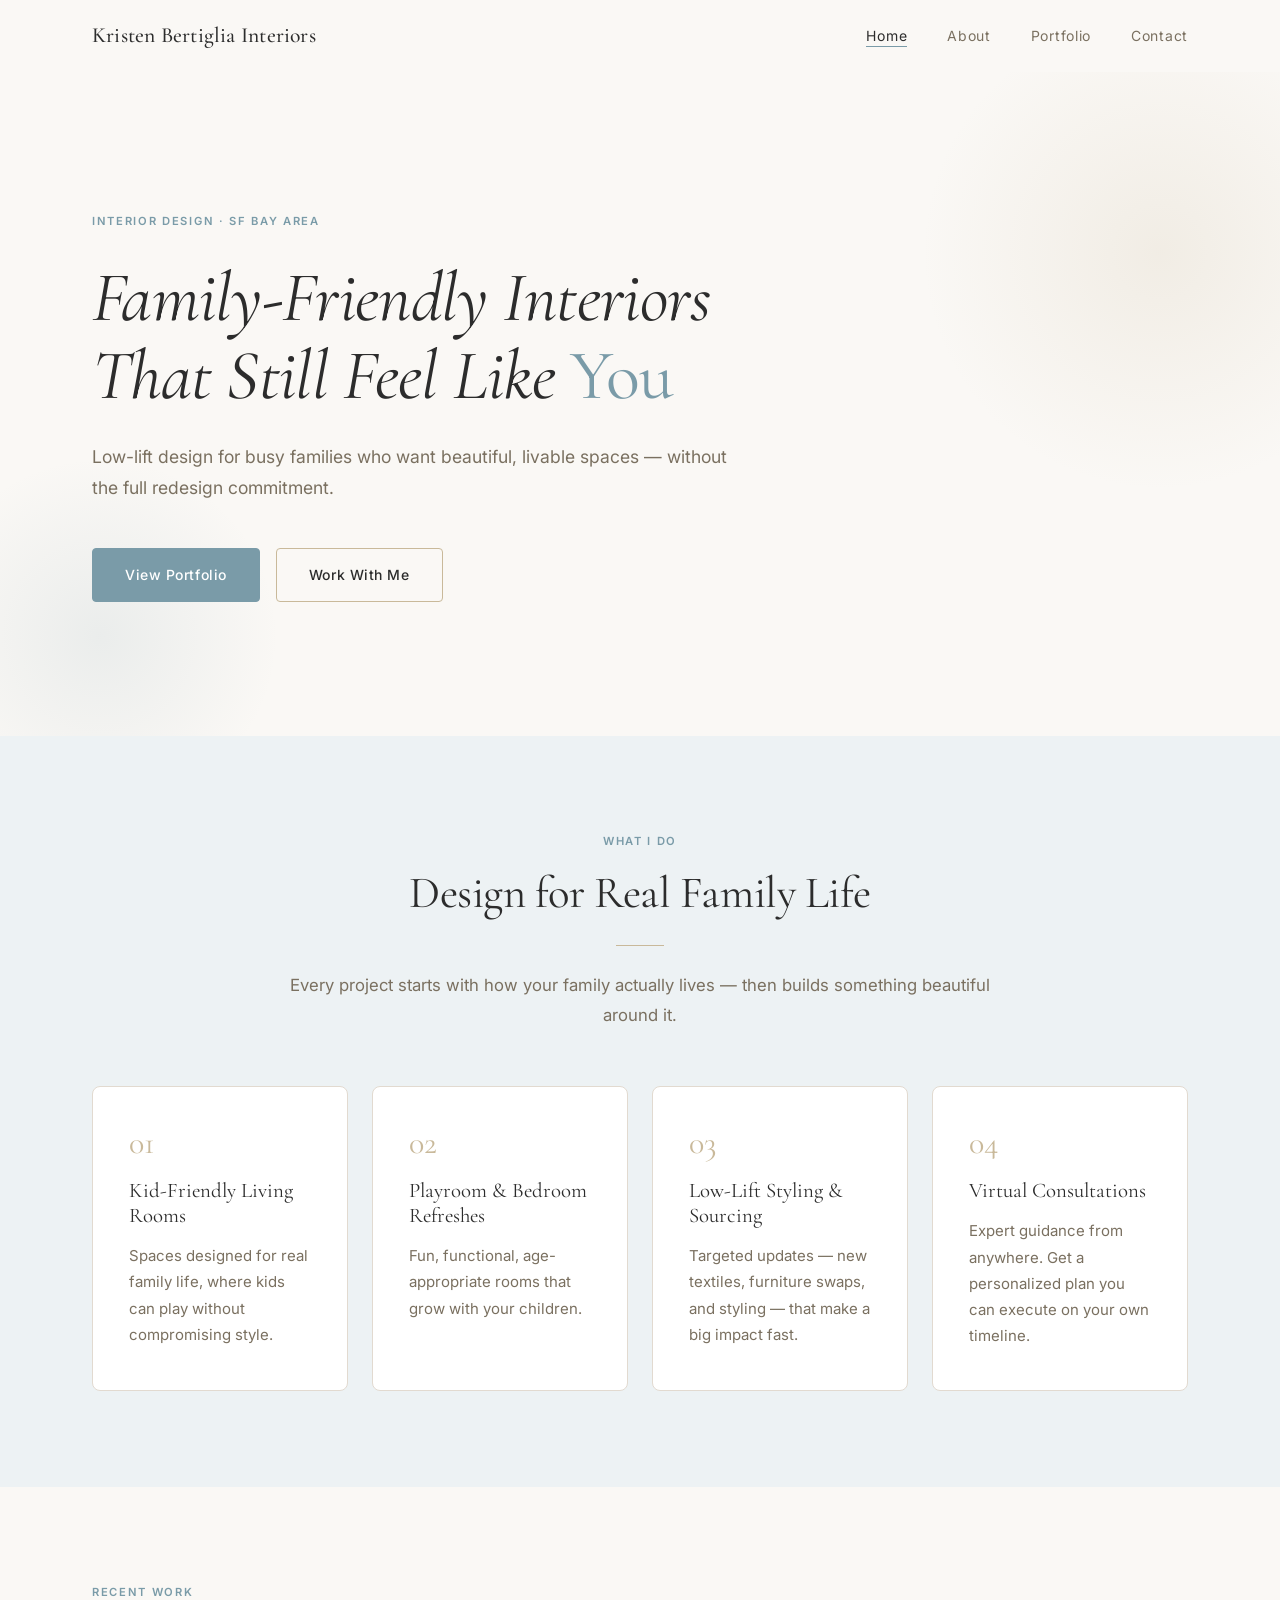
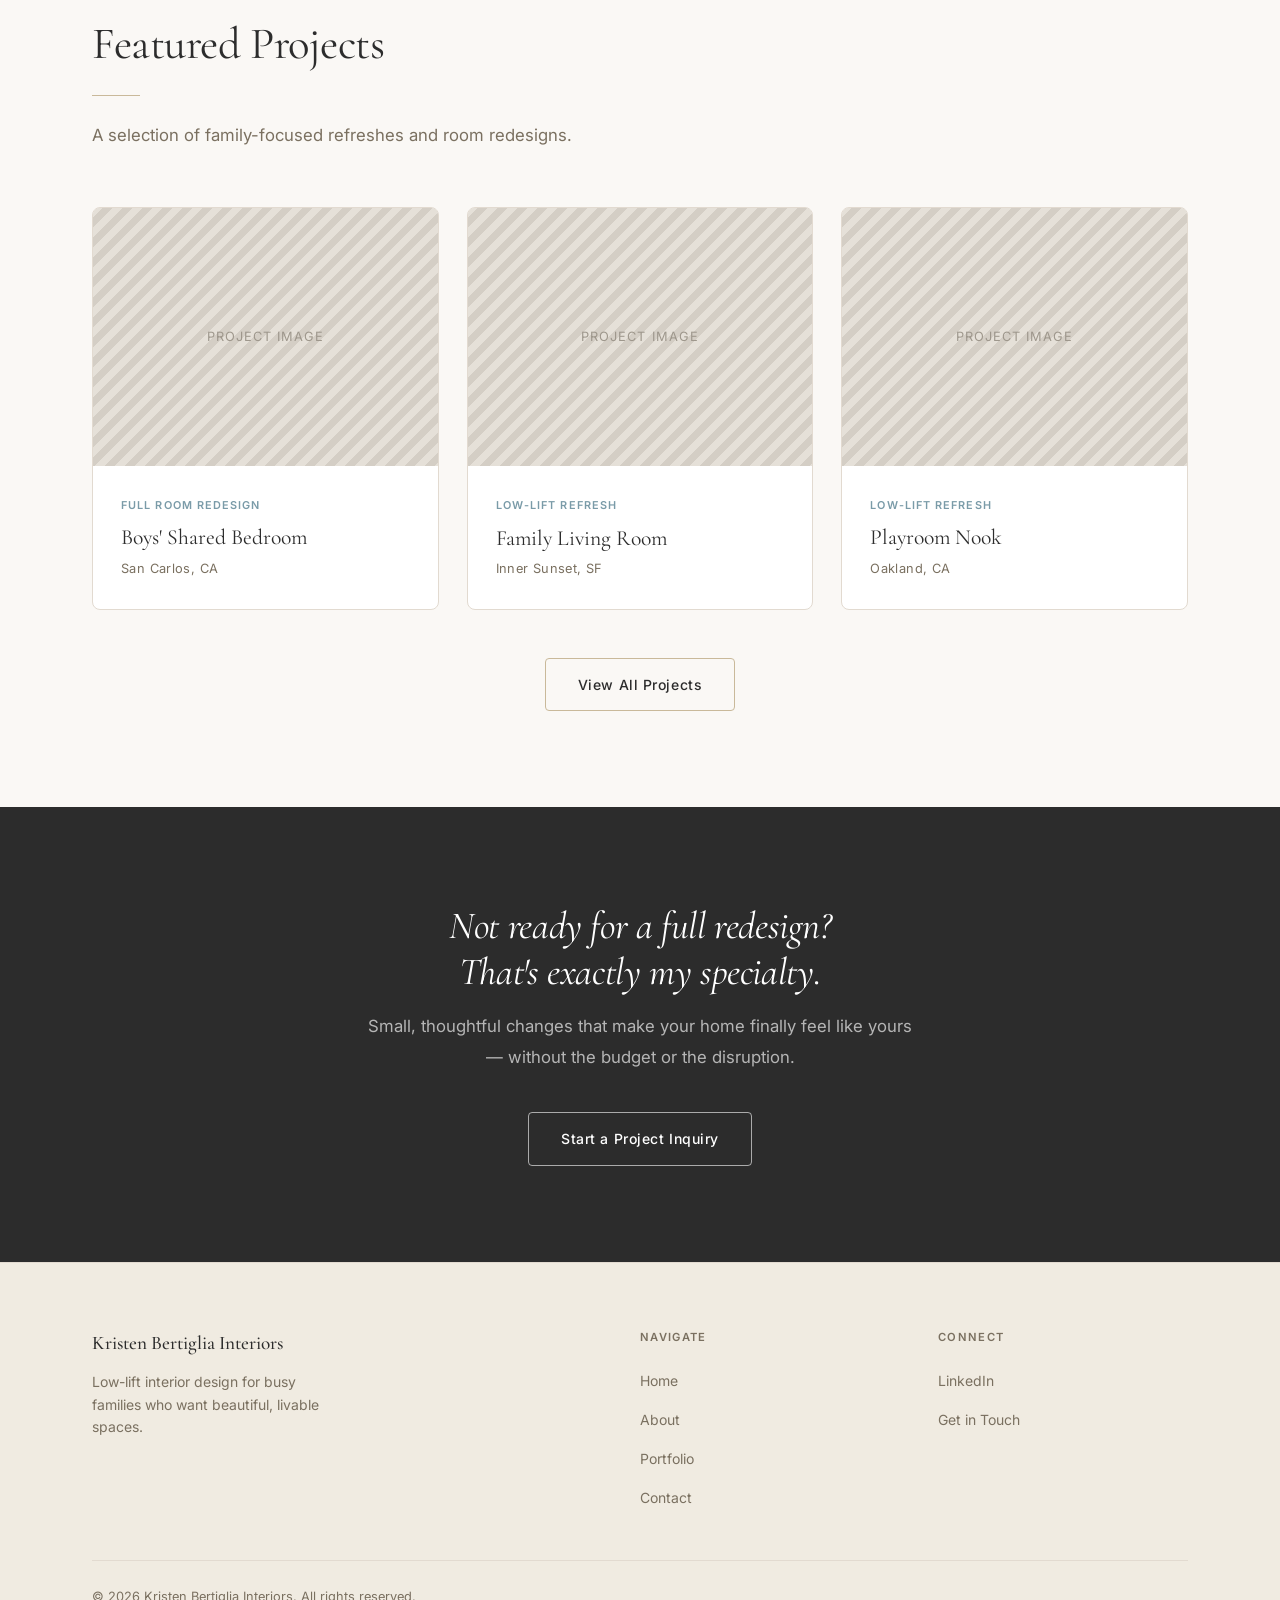
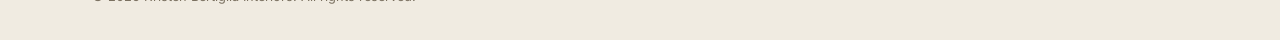
==== index.html @ 565deb94 "Initial build: Kristen Bertiglia Interiors website Full static site with Home, About, Portfolio grid" ====
<!DOCTYPE html>
<html lang="en">
<head>
  <meta charset="UTF-8">
  <meta name="viewport" content="width=device-width, initial-scale=1.0">
  <title>Kristen Bertiglia Interiors — Family-Friendly Interior Design, SF Bay Area</title>
  <meta name="description" content="Low-lift interior design for busy families who want beautiful, livable spaces — without the full redesign commitment. Serving the SF Bay Area.">
  <link rel="preconnect" href="https://fonts.googleapis.com">
  <link rel="preconnect" href="https://fonts.gstatic.com" crossorigin>
  <link href="https://fonts.googleapis.com/css2?family=Cormorant+Garamond:ital,wght@0,300;0,400;0,500;0,600;1,300;1,400;1,500&family=Inter:wght@300;400;500;600&display=swap" rel="stylesheet">
  <link rel="stylesheet" href="css/styles.css">
</head>
<body>

  <!-- ─── Navigation ──────────────────────────────────────────────────────── -->
  <nav class="site-nav" role="navigation" aria-label="Main navigation">
    <div class="container nav-inner">
      <a href="/" class="nav-logo">Kristen Bertiglia Interiors</a>
      <button class="nav-hamburger" aria-label="Toggle navigation" aria-expanded="false">
        <span></span>
        <span></span>
        <span></span>
      </button>
      <ul class="nav-links" role="list">
        <li><a href="/" class="active">Home</a></li>
        <li><a href="/about/">About</a></li>
        <li><a href="/portfolio/">Portfolio</a></li>
        <li><a href="/contact/">Contact</a></li>
      </ul>
    </div>
  </nav>

  <main>

    <!-- ─── Hero ──────────────────────────────────────────────────────────── -->
    <section class="hero">
      <div class="container">
        <div class="hero-content">
          <span class="hero-eyebrow">Interior Design · SF Bay Area</span>
          <h1>Family-Friendly Interiors<br>That Still Feel Like <em>You</em></h1>
          <p class="hero-sub">Low-lift design for busy families who want beautiful, livable spaces — without the full redesign commitment.</p>
          <div class="hero-actions">
            <a href="/portfolio/" class="btn btn-primary">View Portfolio</a>
            <a href="/contact/" class="btn btn-secondary">Work With Me</a>
          </div>
        </div>
      </div>
    </section>

    <!-- ─── Services ──────────────────────────────────────────────────────── -->
    <section class="section section--light">
      <div class="container">
        <div class="section-header section-header--center fade-in">
          <span class="eyebrow">What I Do</span>
          <h2>Design for Real Family Life</h2>
          <div class="divider divider--center"></div>
          <p>Every project starts with how your family actually lives — then builds something beautiful around it.</p>
        </div>
        <div class="grid-4 fade-in">
          <div class="service-card">
            <span class="service-card-number">01</span>
            <h3>Kid-Friendly Living Rooms</h3>
            <p>Spaces designed for real family life, where kids can play without compromising style.</p>
          </div>
          <div class="service-card">
            <span class="service-card-number">02</span>
            <h3>Playroom &amp; Bedroom Refreshes</h3>
            <p>Fun, functional, age-appropriate rooms that grow with your children.</p>
          </div>
          <div class="service-card">
            <span class="service-card-number">03</span>
            <h3>Low-Lift Styling &amp; Sourcing</h3>
            <p>Targeted updates — new textiles, furniture swaps, and styling — that make a big impact fast.</p>
          </div>
          <div class="service-card">
            <span class="service-card-number">04</span>
            <h3>Virtual Consultations</h3>
            <p>Expert guidance from anywhere. Get a personalized plan you can execute on your own timeline.</p>
          </div>
        </div>
      </div>
    </section>

    <!-- ─── Featured Projects ──────────────────────────────────────────────── -->
    <section class="section">
      <div class="container">
        <div class="section-header fade-in">
          <span class="eyebrow">Recent Work</span>
          <h2>Featured Projects</h2>
          <div class="divider"></div>
          <p>A selection of family-focused refreshes and room redesigns.</p>
        </div>
        <div class="featured-strip fade-in" id="featured-projects">
          <!-- Populated by JS -->
        </div>
        <div style="text-align: center; margin-top: 48px;" class="fade-in">
          <a href="/portfolio/" class="btn btn-secondary">View All Projects</a>
        </div>
      </div>
    </section>

    <!-- ─── Mini CTA ───────────────────────────────────────────────────────── -->
    <section class="cta-section">
      <div class="container">
        <div class="fade-in">
          <h2>Not ready for a full redesign?<br>That's exactly my specialty.</h2>
          <p>Small, thoughtful changes that make your home finally feel like yours — without the budget or the disruption.</p>
          <a href="/contact/" class="btn btn-outline-white">Start a Project Inquiry</a>
        </div>
      </div>
    </section>

  </main>

  <!-- ─── Footer ────────────────────────────────────────────────────────────── -->
  <footer class="site-footer">
    <div class="container">
      <div class="footer-grid">
        <div>
          <span class="footer-brand-name">Kristen Bertiglia Interiors</span>
          <p class="footer-tagline">Low-lift interior design for busy families who want beautiful, livable spaces.</p>
        </div>
        <div>
          <p class="footer-col-title">Navigate</p>
          <ul class="footer-links">
            <li><a href="/">Home</a></li>
            <li><a href="/about/">About</a></li>
            <li><a href="/portfolio/">Portfolio</a></li>
            <li><a href="/contact/">Contact</a></li>
          </ul>
        </div>
        <div>
          <p class="footer-col-title">Connect</p>
          <ul class="footer-links">
            <li><a href="https://www.linkedin.com/in/kristenbertiglia" target="_blank" rel="noopener noreferrer">LinkedIn</a></li>
            <li><a href="/contact/">Get in Touch</a></li>
          </ul>
        </div>
      </div>
      <div class="footer-bottom">
        <p class="footer-copyright">&copy; 2026 Kristen Bertiglia Interiors. All rights reserved.</p>
      </div>
    </div>
  </footer>

  <script src="js/projects.js"></script>
  <script src="js/main.js"></script>
  <script>
    // Render featured projects
    (function () {
      const strip = document.getElementById('featured-projects');
      if (!strip || !window.PROJECTS) return;

      const featured = window.PROJECTS.filter(p => p.featured).slice(0, 3);

      featured.forEach(project => {
        const card = document.createElement('a');
        card.className = 'project-card';
        card.href = '/portfolio/project/?slug=' + project.slug;
        card.innerHTML = `
          <div class="project-card-img">
            <div class="img-placeholder img-placeholder--4x3" data-label="Project Image"></div>
          </div>
          <div class="project-card-body">
            <span class="project-card-tag">${project.type}</span>
            <p class="project-card-title">${project.title}</p>
            <p class="project-card-location">${project.location}</p>
          </div>
        `;
        strip.appendChild(card);
      });
    })();
  </script>

</body>
</html>
---- css/styles.css ----
/* ═══════════════════════════════════════════════════════════════════════════
   Kristen Bertiglia Interiors — Shared Stylesheet
   ═══════════════════════════════════════════════════════════════════════════ */

/* ─── Custom Properties ───────────────────────────────────────────────────── */
:root {
  --color-bg:      #FAF8F5;
  --color-text:    #2C2C2C;
  --color-accent:  #7A9BA8;
  --color-light:   #EDF2F4;
  --color-tan:     #C9B99A;
  --color-tan-light: #F0EBE1;
  --color-border:  #E2DAD0;
  --color-muted:   #7A7060;
  --color-white:   #FFFFFF;

  --font-heading: 'Cormorant Garamond', Georgia, serif;
  --font-body:    'Inter', system-ui, -apple-system, sans-serif;

  --nav-height:   72px;
  --section-pad:  96px;
  --section-pad-sm: 56px;
  --container:    1160px;
  --radius:       4px;
  --radius-md:    8px;

  --shadow-sm: 0 1px 3px rgba(44, 44, 44, 0.06);
  --shadow-md: 0 4px 16px rgba(44, 44, 44, 0.08);
  --shadow-lg: 0 8px 32px rgba(44, 44, 44, 0.10);

  --transition: 0.22s ease;
}

/* ─── Reset & Base ────────────────────────────────────────────────────────── */
*, *::before, *::after {
  box-sizing: border-box;
  margin: 0;
  padding: 0;
}

html {
  scroll-behavior: smooth;
  -webkit-text-size-adjust: 100%;
  font-size: 16px;
}

body {
  font-family: var(--font-body);
  background-color: var(--color-bg);
  color: var(--color-text);
  line-height: 1.7;
  -webkit-font-smoothing: antialiased;
  -moz-osx-font-smoothing: grayscale;
}

img {
  display: block;
  max-width: 100%;
  height: auto;
}

a {
  color: inherit;
  text-decoration: none;
}

ul, ol {
  list-style: none;
}

button, input, select, textarea {
  font-family: inherit;
  font-size: inherit;
}

/* ─── Typography ──────────────────────────────────────────────────────────── */
h1, h2, h3, h4, h5, h6 {
  font-family: var(--font-heading);
  font-weight: 400;
  line-height: 1.2;
  color: var(--color-text);
}

h1 { font-size: clamp(2.4rem, 5vw, 4.2rem); letter-spacing: -0.01em; }
h2 { font-size: clamp(1.9rem, 3.5vw, 3rem);  letter-spacing: -0.01em; }
h3 { font-size: clamp(1.4rem, 2.5vw, 2rem);  }
h4 { font-size: 1.25rem; }

p {
  font-size: 1rem;
  line-height: 1.8;
  color: var(--color-text);
  max-width: 68ch;
}

.text-muted {
  color: var(--color-muted);
  font-size: 0.875rem;
  letter-spacing: 0.06em;
  text-transform: uppercase;
}

/* ─── Layout Utilities ────────────────────────────────────────────────────── */
.container {
  width: 100%;
  max-width: var(--container);
  margin-left: auto;
  margin-right: auto;
  padding-left: 32px;
  padding-right: 32px;
}

.section {
  padding-top: var(--section-pad);
  padding-bottom: var(--section-pad);
}

.section--sm {
  padding-top: var(--section-pad-sm);
  padding-bottom: var(--section-pad-sm);
}

.section--light {
  background-color: var(--color-light);
}

.section--tan {
  background-color: var(--color-tan-light);
}

.grid-2 {
  display: grid;
  grid-template-columns: 1fr 1fr;
  gap: 48px;
}

.grid-3 {
  display: grid;
  grid-template-columns: repeat(3, 1fr);
  gap: 32px;
}

.grid-4 {
  display: grid;
  grid-template-columns: repeat(4, 1fr);
  gap: 24px;
}

/* ─── Fade-in animation ───────────────────────────────────────────────────── */
.fade-in {
  opacity: 0;
  transform: translateY(20px);
  transition: opacity 0.55s ease, transform 0.55s ease;
}

.fade-in.visible {
  opacity: 1;
  transform: translateY(0);
}

/* ─── Buttons ─────────────────────────────────────────────────────────────── */
.btn {
  display: inline-flex;
  align-items: center;
  justify-content: center;
  gap: 8px;
  padding: 14px 32px;
  border-radius: var(--radius);
  font-family: var(--font-body);
  font-size: 0.875rem;
  font-weight: 500;
  letter-spacing: 0.04em;
  cursor: pointer;
  transition: background-color var(--transition), color var(--transition),
              border-color var(--transition), box-shadow var(--transition),
              transform var(--transition);
  border: 1.5px solid transparent;
  white-space: nowrap;
  text-decoration: none;
}

.btn:hover {
  transform: translateY(-1px);
}

.btn-primary {
  background-color: var(--color-accent);
  color: var(--color-white);
  border-color: var(--color-accent);
}

.btn-primary:hover {
  background-color: #6A8B98;
  border-color: #6A8B98;
  box-shadow: var(--shadow-md);
}

.btn-secondary {
  background-color: transparent;
  color: var(--color-text);
  border-color: var(--color-tan);
}

.btn-secondary:hover {
  background-color: var(--color-tan-light);
  border-color: var(--color-tan);
}

.btn-outline-white {
  background-color: transparent;
  color: var(--color-white);
  border-color: rgba(255, 255, 255, 0.6);
}

.btn-outline-white:hover {
  background-color: rgba(255, 255, 255, 0.12);
}

/* ─── Placeholder image ───────────────────────────────────────────────────── */
.img-placeholder {
  background-color: #DDD8D0;
  background-image: linear-gradient(135deg, #E5E0D8 25%, #D4CEC5 25%, #D4CEC5 50%, #E5E0D8 50%, #E5E0D8 75%, #D4CEC5 75%, #D4CEC5);
  background-size: 20px 20px;
  display: flex;
  align-items: center;
  justify-content: center;
  width: 100%;
  position: relative;
  overflow: hidden;
}

.img-placeholder::after {
  content: attr(data-label);
  position: absolute;
  inset: 0;
  display: flex;
  align-items: center;
  justify-content: center;
  color: #9E978C;
  font-family: var(--font-body);
  font-size: 0.8rem;
  letter-spacing: 0.08em;
  text-transform: uppercase;
}

.img-placeholder--4x3 { padding-bottom: 75%; }
.img-placeholder--3x2 { padding-bottom: 66.67%; }
.img-placeholder--1x1 { padding-bottom: 100%; }
.img-placeholder--16x9 { padding-bottom: 56.25%; }
.img-placeholder--portrait { padding-bottom: 130%; }

/* ─── Navigation ──────────────────────────────────────────────────────────── */
.site-nav {
  position: sticky;
  top: 0;
  z-index: 100;
  height: var(--nav-height);
  background-color: var(--color-bg);
  border-bottom: 1px solid transparent;
  transition: border-color var(--transition), box-shadow var(--transition);
}

.site-nav.scrolled {
  border-bottom-color: var(--color-border);
  box-shadow: var(--shadow-sm);
}

.nav-inner {
  height: 100%;
  display: flex;
  align-items: center;
  justify-content: space-between;
  gap: 32px;
}

.nav-logo {
  font-family: var(--font-heading);
  font-size: 1.35rem;
  font-weight: 500;
  color: var(--color-text);
  letter-spacing: 0.01em;
  flex-shrink: 0;
  line-height: 1.2;
  text-decoration: none;
}

.nav-logo:hover {
  color: var(--color-accent);
}

.nav-links {
  display: flex;
  align-items: center;
  gap: 40px;
}

.nav-links a {
  font-family: var(--font-body);
  font-size: 0.875rem;
  font-weight: 400;
  letter-spacing: 0.05em;
  color: var(--color-muted);
  text-decoration: none;
  transition: color var(--transition);
  position: relative;
}

.nav-links a::after {
  content: '';
  position: absolute;
  bottom: -3px;
  left: 0;
  width: 0;
  height: 1px;
  background-color: var(--color-accent);
  transition: width var(--transition);
}

.nav-links a:hover,
.nav-links a.active {
  color: var(--color-text);
}

.nav-links a:hover::after,
.nav-links a.active::after {
  width: 100%;
}

/* Hamburger */
.nav-hamburger {
  display: none;
  flex-direction: column;
  justify-content: center;
  align-items: center;
  gap: 5px;
  width: 40px;
  height: 40px;
  background: none;
  border: none;
  cursor: pointer;
  padding: 4px;
  border-radius: var(--radius);
  transition: background-color var(--transition);
}

.nav-hamburger:hover {
  background-color: var(--color-light);
}

.nav-hamburger span {
  display: block;
  width: 22px;
  height: 1.5px;
  background-color: var(--color-text);
  border-radius: 2px;
  transition: transform var(--transition), opacity var(--transition);
  transform-origin: center;
}

.nav-hamburger.active span:nth-child(1) {
  transform: translateY(6.5px) rotate(45deg);
}

.nav-hamburger.active span:nth-child(2) {
  opacity: 0;
}

.nav-hamburger.active span:nth-child(3) {
  transform: translateY(-6.5px) rotate(-45deg);
}

/* ─── Footer ──────────────────────────────────────────────────────────────── */
.site-footer {
  background-color: var(--color-tan-light);
  border-top: 1px solid var(--color-border);
  padding-top: 64px;
  padding-bottom: 32px;
}

.footer-grid {
  display: grid;
  grid-template-columns: 2fr 1fr 1fr;
  gap: 48px;
  margin-bottom: 48px;
}

.footer-brand-name {
  font-family: var(--font-heading);
  font-size: 1.2rem;
  font-weight: 500;
  color: var(--color-text);
  margin-bottom: 12px;
  display: block;
}

.footer-tagline {
  font-size: 0.875rem;
  color: var(--color-muted);
  line-height: 1.6;
  max-width: 28ch;
}

.footer-col-title {
  font-family: var(--font-body);
  font-size: 0.7rem;
  font-weight: 600;
  letter-spacing: 0.12em;
  text-transform: uppercase;
  color: var(--color-muted);
  margin-bottom: 20px;
}

.footer-links {
  display: flex;
  flex-direction: column;
  gap: 12px;
}

.footer-links a {
  font-size: 0.875rem;
  color: var(--color-muted);
  text-decoration: none;
  transition: color var(--transition);
}

.footer-links a:hover {
  color: var(--color-text);
}

.footer-bottom {
  padding-top: 24px;
  border-top: 1px solid var(--color-border);
  display: flex;
  align-items: center;
  justify-content: space-between;
  gap: 16px;
}

.footer-copyright {
  font-size: 0.8rem;
  color: var(--color-muted);
}

/* ─── Section Header ──────────────────────────────────────────────────────── */
.section-header {
  margin-bottom: 56px;
}

.section-header--center {
  text-align: center;
}

.section-header .eyebrow {
  display: block;
  font-size: 0.7rem;
  font-weight: 600;
  letter-spacing: 0.15em;
  text-transform: uppercase;
  color: var(--color-accent);
  margin-bottom: 16px;
}

.section-header h2 {
  margin-bottom: 16px;
}

.section-header p {
  color: var(--color-muted);
  font-size: 1.05rem;
}

.section-header--center p {
  margin-left: auto;
  margin-right: auto;
}

/* ─── Hero ────────────────────────────────────────────────────────────────── */
.hero {
  padding-top: calc(var(--section-pad) * 1.4);
  padding-bottom: calc(var(--section-pad) * 1.4);
  background-color: var(--color-bg);
  position: relative;
  overflow: hidden;
}

.hero::before {
  content: '';
  position: absolute;
  top: -60px;
  right: -120px;
  width: 480px;
  height: 480px;
  background: radial-gradient(circle, rgba(201, 185, 154, 0.18) 0%, transparent 70%);
  pointer-events: none;
}

.hero::after {
  content: '';
  position: absolute;
  bottom: -80px;
  left: -80px;
  width: 360px;
  height: 360px;
  background: radial-gradient(circle, rgba(122, 155, 168, 0.12) 0%, transparent 70%);
  pointer-events: none;
}

.hero-content {
  position: relative;
  z-index: 1;
  max-width: 820px;
}

.hero-eyebrow {
  display: inline-block;
  font-size: 0.7rem;
  font-weight: 600;
  letter-spacing: 0.15em;
  text-transform: uppercase;
  color: var(--color-accent);
  margin-bottom: 28px;
}

.hero h1 {
  font-size: clamp(2.6rem, 5.5vw, 4.8rem);
  line-height: 1.1;
  margin-bottom: 28px;
  font-style: italic;
  font-weight: 400;
}

.hero h1 em {
  font-style: normal;
  color: var(--color-accent);
}

.hero-sub {
  font-size: 1.1rem;
  color: var(--color-muted);
  line-height: 1.75;
  margin-bottom: 44px;
  max-width: 58ch;
}

.hero-actions {
  display: flex;
  gap: 16px;
  flex-wrap: wrap;
}

/* ─── Services Cards ──────────────────────────────────────────────────────── */
.service-card {
  padding: 40px 36px;
  background-color: var(--color-white);
  border: 1px solid var(--color-border);
  border-radius: var(--radius-md);
  transition: box-shadow var(--transition), transform var(--transition), border-color var(--transition);
}

.service-card:hover {
  box-shadow: var(--shadow-md);
  transform: translateY(-3px);
  border-color: var(--color-tan);
}

.service-card-number {
  display: inline-block;
  font-family: var(--font-heading);
  font-size: 2rem;
  color: var(--color-tan);
  margin-bottom: 20px;
  line-height: 1;
}

.service-card h3 {
  font-size: 1.3rem;
  margin-bottom: 14px;
}

.service-card p {
  font-size: 0.9375rem;
  color: var(--color-muted);
  line-height: 1.75;
  max-width: none;
}

/* ─── Portfolio Cards ─────────────────────────────────────────────────────── */
.project-card {
  display: block;
  background: var(--color-white);
  border: 1px solid var(--color-border);
  border-radius: var(--radius-md);
  overflow: hidden;
  text-decoration: none;
  transition: box-shadow var(--transition), transform var(--transition);
}

.project-card:hover {
  box-shadow: var(--shadow-lg);
  transform: translateY(-4px);
}

.project-card:hover .project-card-img .img-placeholder {
  transform: scale(1.03);
}

.project-card-img {
  overflow: hidden;
}

.project-card-img .img-placeholder {
  transition: transform 0.4s ease;
}

.project-card-body {
  padding: 24px 28px 28px;
}

.project-card-tag {
  display: inline-block;
  font-size: 0.68rem;
  font-weight: 600;
  letter-spacing: 0.1em;
  text-transform: uppercase;
  color: var(--color-accent);
  margin-bottom: 10px;
}

.project-card-title {
  font-family: var(--font-heading);
  font-size: 1.35rem;
  font-weight: 400;
  color: var(--color-text);
  margin-bottom: 6px;
  line-height: 1.25;
}

.project-card-location {
  font-size: 0.8rem;
  color: var(--color-muted);
  letter-spacing: 0.03em;
}

/* Portfolio grid page */
.portfolio-grid {
  display: grid;
  grid-template-columns: repeat(3, 1fr);
  gap: 28px;
}

/* ─── Featured Projects Strip ─────────────────────────────────────────────── */
.featured-strip {
  display: grid;
  grid-template-columns: repeat(3, 1fr);
  gap: 28px;
}

/* ─── CTA Section ─────────────────────────────────────────────────────────── */
.cta-section {
  background-color: var(--color-text);
  color: var(--color-white);
  padding-top: 96px;
  padding-bottom: 96px;
  text-align: center;
}

.cta-section h2 {
  color: var(--color-white);
  font-size: clamp(1.8rem, 3vw, 2.8rem);
  margin-bottom: 16px;
  font-style: italic;
}

.cta-section p {
  color: rgba(255, 255, 255, 0.65);
  font-size: 1.05rem;
  margin: 0 auto 40px;
  max-width: 50ch;
}

/* ─── About Page ──────────────────────────────────────────────────────────── */
.about-intro {
  display: grid;
  grid-template-columns: 400px 1fr;
  gap: 72px;
  align-items: start;
}

.about-headshot {
  position: sticky;
  top: calc(var(--nav-height) + 32px);
}

.about-headshot .img-placeholder {
  border-radius: var(--radius-md);
}

.about-name-tag {
  font-family: var(--font-body);
  font-size: 0.75rem;
  letter-spacing: 0.08em;
  text-transform: uppercase;
  color: var(--color-muted);
  margin-top: 16px;
  text-align: center;
}

.about-text h2 {
  font-size: clamp(1.8rem, 3vw, 2.6rem);
  margin-bottom: 32px;
}

.about-text p {
  font-size: 1.05rem;
  color: var(--color-text);
  margin-bottom: 24px;
  max-width: none;
}

.about-link {
  display: inline-flex;
  align-items: center;
  gap: 8px;
  font-size: 0.875rem;
  color: var(--color-accent);
  text-decoration: none;
  font-weight: 500;
  margin-top: 16px;
  transition: color var(--transition);
}

.about-link:hover {
  color: #5F8290;
}

.about-link svg {
  width: 16px;
  height: 16px;
}

/* Philosophy pillars */
.pillar-card {
  padding: 40px 36px;
  background: var(--color-white);
  border: 1px solid var(--color-border);
  border-radius: var(--radius-md);
  border-top: 3px solid var(--color-accent);
}

.pillar-icon {
  width: 40px;
  height: 40px;
  border-radius: 50%;
  background-color: var(--color-light);
  display: flex;
  align-items: center;
  justify-content: center;
  margin-bottom: 20px;
  font-family: var(--font-heading);
  font-size: 1.1rem;
  color: var(--color-accent);
}

.pillar-card h3 {
  font-size: 1.25rem;
  margin-bottom: 12px;
}

.pillar-card p {
  font-size: 0.9375rem;
  color: var(--color-muted);
  max-width: none;
}

/* ─── Portfolio Page ──────────────────────────────────────────────────────── */
.portfolio-header {
  padding-top: calc(var(--section-pad) * 0.9);
  padding-bottom: 56px;
  border-bottom: 1px solid var(--color-border);
  margin-bottom: 56px;
}

.portfolio-header h1 {
  margin-bottom: 16px;
  font-style: italic;
}

.portfolio-header p {
  font-size: 1.05rem;
  color: var(--color-muted);
  max-width: 52ch;
}

/* ─── Project Detail Page ─────────────────────────────────────────────────── */
.project-detail-hero {
  padding-top: calc(var(--section-pad) * 0.9);
  padding-bottom: 56px;
  border-bottom: 1px solid var(--color-border);
}

.project-back {
  display: inline-flex;
  align-items: center;
  gap: 6px;
  font-size: 0.8rem;
  color: var(--color-muted);
  text-decoration: none;
  letter-spacing: 0.05em;
  margin-bottom: 40px;
  transition: color var(--transition);
}

.project-back:hover {
  color: var(--color-text);
}

.project-back svg {
  width: 14px;
  height: 14px;
}

.project-detail-hero h1 {
  margin-bottom: 12px;
  font-style: italic;
}

.project-detail-location {
  font-size: 0.875rem;
  color: var(--color-muted);
  margin-bottom: 40px;
  display: flex;
  align-items: center;
  gap: 8px;
}

.project-meta-row {
  display: grid;
  grid-template-columns: repeat(3, 1fr);
  gap: 24px;
  padding: 32px 0;
  border-top: 1px solid var(--color-border);
  border-bottom: 1px solid var(--color-border);
}

.project-meta-item label {
  display: block;
  font-size: 0.7rem;
  font-weight: 600;
  letter-spacing: 0.12em;
  text-transform: uppercase;
  color: var(--color-muted);
  margin-bottom: 8px;
}

.project-meta-item span,
.project-meta-item p {
  font-size: 0.9375rem;
  color: var(--color-text);
  font-weight: 400;
  line-height: 1.6;
  max-width: none;
}

.project-services-list {
  display: flex;
  flex-wrap: wrap;
  gap: 8px;
  margin-top: 4px;
}

.service-tag {
  display: inline-block;
  padding: 4px 12px;
  background-color: var(--color-light);
  border-radius: 100px;
  font-size: 0.775rem;
  color: var(--color-text);
  letter-spacing: 0.02em;
}

.project-body {
  padding-top: 64px;
  padding-bottom: 64px;
}

.project-body-inner {
  display: grid;
  grid-template-columns: 1fr 340px;
  gap: 80px;
  align-items: start;
}

.project-narrative p {
  font-size: 1.0625rem;
  line-height: 1.85;
  color: var(--color-text);
  margin-bottom: 24px;
  max-width: none;
}

.project-narrative p:last-child {
  margin-bottom: 0;
}

.project-scope-box {
  background: var(--color-tan-light);
  border: 1px solid var(--color-border);
  border-radius: var(--radius-md);
  padding: 32px;
  position: sticky;
  top: calc(var(--nav-height) + 32px);
}

.project-scope-box label {
  display: block;
  font-size: 0.68rem;
  font-weight: 600;
  letter-spacing: 0.12em;
  text-transform: uppercase;
  color: var(--color-accent);
  margin-bottom: 12px;
}

.project-scope-box p {
  font-size: 0.9375rem;
  color: var(--color-text);
  line-height: 1.7;
  max-width: none;
  margin-bottom: 0;
}

.project-gallery {
  padding-bottom: 80px;
}

.project-gallery-grid {
  display: grid;
  grid-template-columns: repeat(2, 1fr);
  gap: 20px;
}

.project-gallery-grid .img-placeholder:first-child:nth-last-child(odd):last-child {
  grid-column: 1 / -1;
}

/* ─── Contact Page ────────────────────────────────────────────────────────── */
.contact-layout {
  display: grid;
  grid-template-columns: 1fr 480px;
  gap: 80px;
  align-items: start;
}

.contact-intro h1 {
  font-size: clamp(2rem, 3.5vw, 3.2rem);
  margin-bottom: 24px;
  font-style: italic;
}

.contact-intro p {
  font-size: 1.05rem;
  color: var(--color-muted);
  margin-bottom: 40px;
  max-width: none;
}

.contact-detail-list {
  display: flex;
  flex-direction: column;
  gap: 20px;
  margin-top: 48px;
  padding-top: 40px;
  border-top: 1px solid var(--color-border);
}

.contact-detail {
  display: flex;
  align-items: flex-start;
  gap: 16px;
}

.contact-detail-icon {
  width: 36px;
  height: 36px;
  border-radius: 50%;
  background-color: var(--color-light);
  display: flex;
  align-items: center;
  justify-content: center;
  flex-shrink: 0;
  color: var(--color-accent);
}

.contact-detail-icon svg {
  width: 16px;
  height: 16px;
}

.contact-detail-text {
  padding-top: 4px;
}

.contact-detail-text label {
  display: block;
  font-size: 0.7rem;
  font-weight: 600;
  letter-spacing: 0.1em;
  text-transform: uppercase;
  color: var(--color-muted);
  margin-bottom: 4px;
}

.contact-detail-text a,
.contact-detail-text span {
  font-size: 0.9375rem;
  color: var(--color-text);
  text-decoration: none;
  transition: color var(--transition);
}

.contact-detail-text a:hover {
  color: var(--color-accent);
}

/* Contact Form */
.contact-form-wrap {
  background: var(--color-white);
  border: 1px solid var(--color-border);
  border-radius: var(--radius-md);
  padding: 48px 44px;
  box-shadow: var(--shadow-sm);
}

.contact-form-wrap h2 {
  font-size: 1.6rem;
  margin-bottom: 32px;
}

.form-row {
  display: grid;
  grid-template-columns: 1fr 1fr;
  gap: 16px;
}

.form-group {
  display: flex;
  flex-direction: column;
  gap: 8px;
  margin-bottom: 20px;
}

.form-group label {
  font-size: 0.78rem;
  font-weight: 500;
  letter-spacing: 0.05em;
  text-transform: uppercase;
  color: var(--color-muted);
}

.form-group input,
.form-group select,
.form-group textarea {
  padding: 12px 16px;
  border: 1.5px solid var(--color-border);
  border-radius: var(--radius);
  background: var(--color-bg);
  color: var(--color-text);
  font-size: 0.9375rem;
  transition: border-color var(--transition), box-shadow var(--transition);
  -webkit-appearance: none;
  appearance: none;
  outline: none;
  width: 100%;
}

.form-group select {
  background-image: url("data:image/svg+xml,%3Csvg xmlns='http://www.w3.org/2000/svg' width='12' height='8' viewBox='0 0 12 8'%3E%3Cpath d='M1 1l5 5 5-5' stroke='%237A7060' stroke-width='1.5' fill='none' stroke-linecap='round' stroke-linejoin='round'/%3E%3C/svg%3E");
  background-repeat: no-repeat;
  background-position: right 14px center;
  padding-right: 36px;
  cursor: pointer;
}

.form-group input:focus,
.form-group select:focus,
.form-group textarea:focus {
  border-color: var(--color-accent);
  box-shadow: 0 0 0 3px rgba(122, 155, 168, 0.15);
}

.form-group textarea {
  resize: vertical;
  min-height: 120px;
  line-height: 1.6;
}

.form-group input::placeholder,
.form-group textarea::placeholder {
  color: var(--color-muted);
  opacity: 0.6;
}

.form-submit {
  margin-top: 8px;
  width: 100%;
}

.form-note {
  font-size: 0.78rem;
  color: var(--color-muted);
  text-align: center;
  margin-top: 16px;
  line-height: 1.5;
}

/* ─── Page Not Found / Error ──────────────────────────────────────────────── */
.error-page {
  min-height: 60vh;
  display: flex;
  align-items: center;
  justify-content: center;
  text-align: center;
}

.error-page h1 {
  font-size: 4rem;
  color: var(--color-tan);
  margin-bottom: 16px;
}

.error-page p {
  color: var(--color-muted);
  margin: 0 auto 32px;
}

/* ─── Divider ─────────────────────────────────────────────────────────────── */
.divider {
  width: 48px;
  height: 1px;
  background-color: var(--color-tan);
  margin: 24px 0;
}

.divider--center {
  margin-left: auto;
  margin-right: auto;
}

/* ════════════════════════════════════════════════════════════════════════════
   RESPONSIVE
   ════════════════════════════════════════════════════════════════════════════ */

@media (max-width: 1024px) {
  :root {
    --section-pad: 72px;
  }

  .container {
    padding-left: 24px;
    padding-right: 24px;
  }

  .about-intro {
    grid-template-columns: 320px 1fr;
    gap: 48px;
  }

  .contact-layout {
    grid-template-columns: 1fr;
    gap: 56px;
  }

  .contact-form-wrap {
    padding: 40px 36px;
  }

  .portfolio-grid {
    grid-template-columns: repeat(2, 1fr);
    gap: 24px;
  }

  .project-body-inner {
    grid-template-columns: 1fr;
    gap: 40px;
  }

  .project-scope-box {
    position: static;
    order: -1;
  }

  .footer-grid {
    grid-template-columns: 1fr 1fr;
    gap: 36px;
  }

  .footer-grid > *:first-child {
    grid-column: 1 / -1;
  }
}

@media (max-width: 768px) {
  :root {
    --section-pad: 56px;
    --nav-height: 64px;
  }

  .container {
    padding-left: 20px;
    padding-right: 20px;
  }

  /* Nav mobile */
  .nav-hamburger {
    display: flex;
  }

  .nav-links {
    position: fixed;
    top: var(--nav-height);
    left: 0;
    right: 0;
    bottom: 0;
    background-color: var(--color-bg);
    flex-direction: column;
    align-items: center;
    justify-content: center;
    gap: 36px;
    opacity: 0;
    pointer-events: none;
    transition: opacity var(--transition);
    z-index: 99;
    border-top: 1px solid var(--color-border);
  }

  .nav-links.open {
    opacity: 1;
    pointer-events: auto;
  }

  .nav-links a {
    font-size: 1.1rem;
    letter-spacing: 0.08em;
  }

  /* Grid adjustments */
  .grid-2,
  .grid-3,
  .grid-4,
  .featured-strip,
  .portfolio-grid {
    grid-template-columns: 1fr;
    gap: 24px;
  }

  .hero h1 {
    font-size: clamp(2.2rem, 8vw, 3rem);
  }

  .hero-actions {
    flex-direction: column;
    align-items: flex-start;
  }

  .about-intro {
    grid-template-columns: 1fr;
    gap: 40px;
  }

  .about-headshot {
    position: static;
    max-width: 280px;
  }

  .project-meta-row {
    grid-template-columns: 1fr;
    gap: 20px;
  }

  .project-gallery-grid {
    grid-template-columns: 1fr;
  }

  .form-row {
    grid-template-columns: 1fr;
  }

  .contact-form-wrap {
    padding: 32px 24px;
  }

  .footer-grid {
    grid-template-columns: 1fr;
    gap: 36px;
  }

  .footer-bottom {
    flex-direction: column;
    text-align: center;
    gap: 8px;
  }

  .cta-section {
    padding-top: 64px;
    padding-bottom: 64px;
  }
}

@media (max-width: 480px) {
  .container {
    padding-left: 16px;
    padding-right: 16px;
  }

  .service-card,
  .pillar-card {
    padding: 32px 24px;
  }

  .hero {
    padding-top: 64px;
    padding-bottom: 64px;
  }

  .btn {
    padding: 13px 26px;
    font-size: 0.825rem;
  }
}
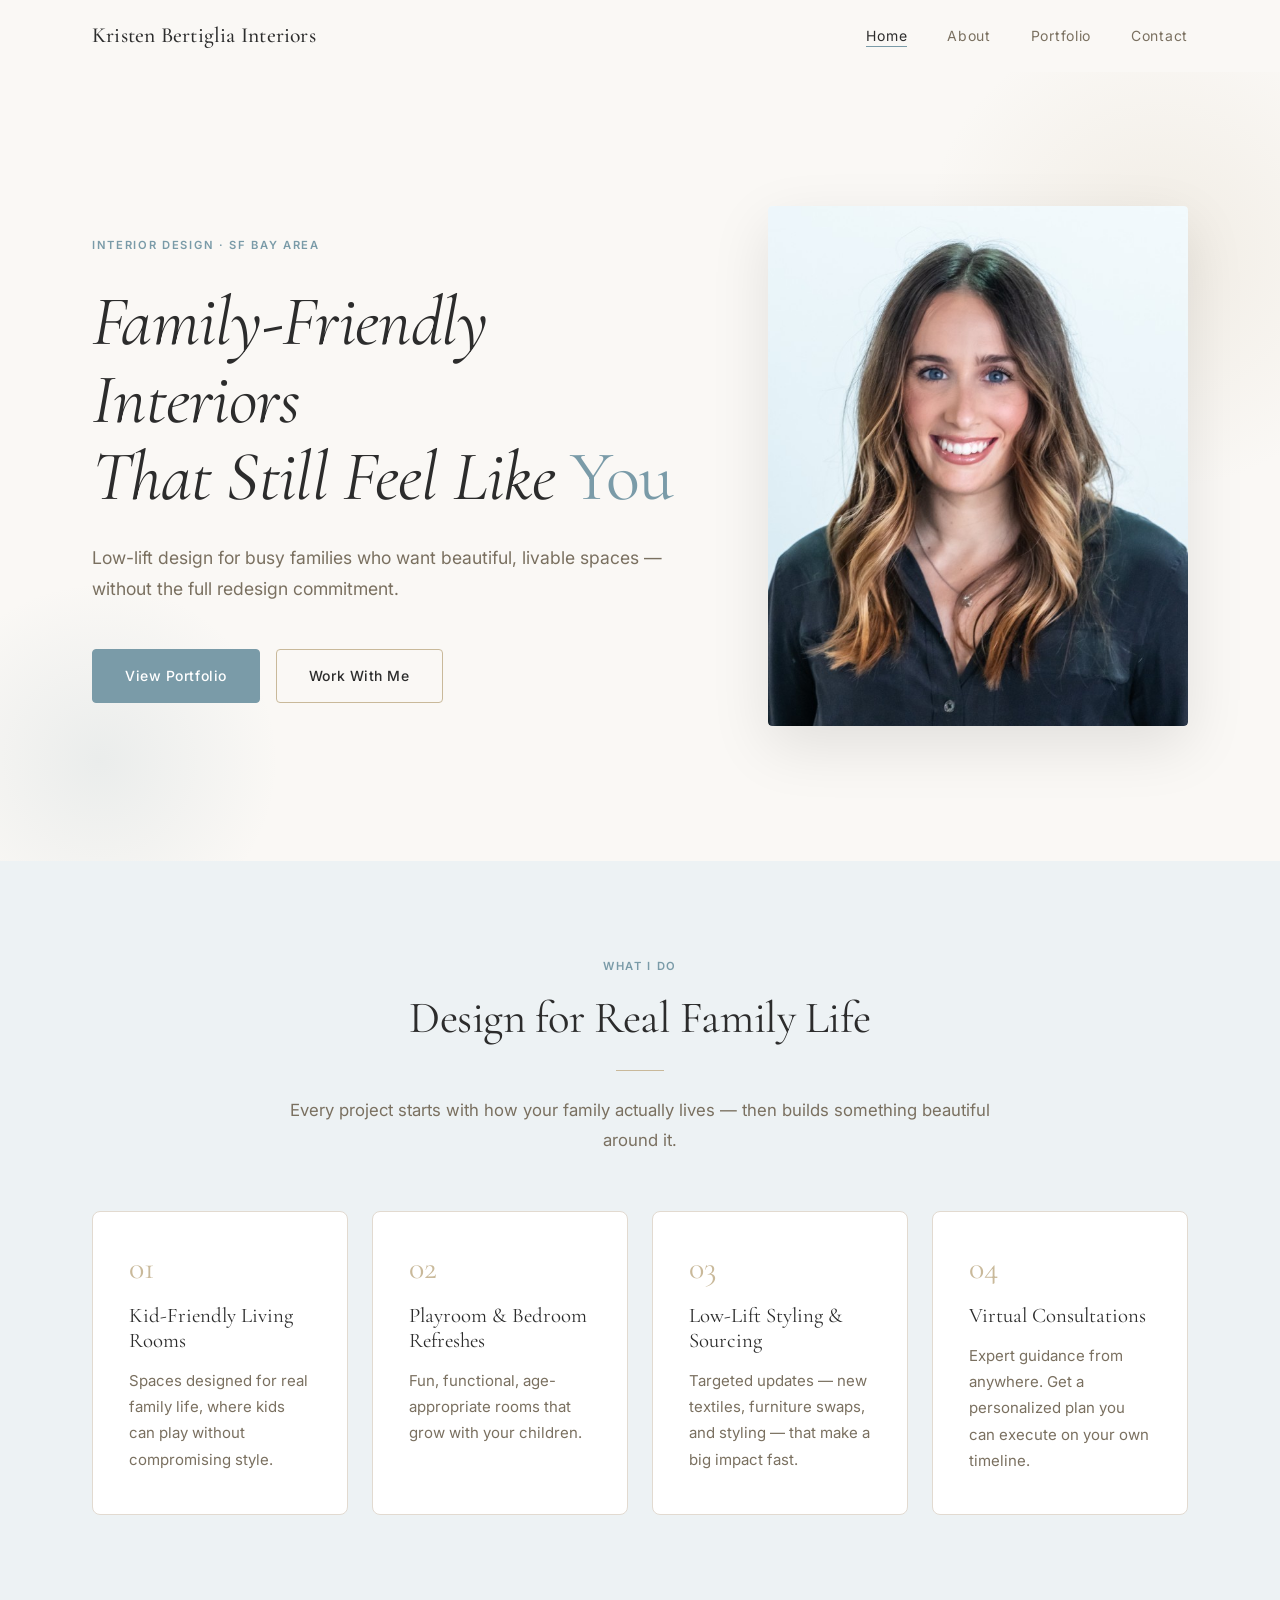
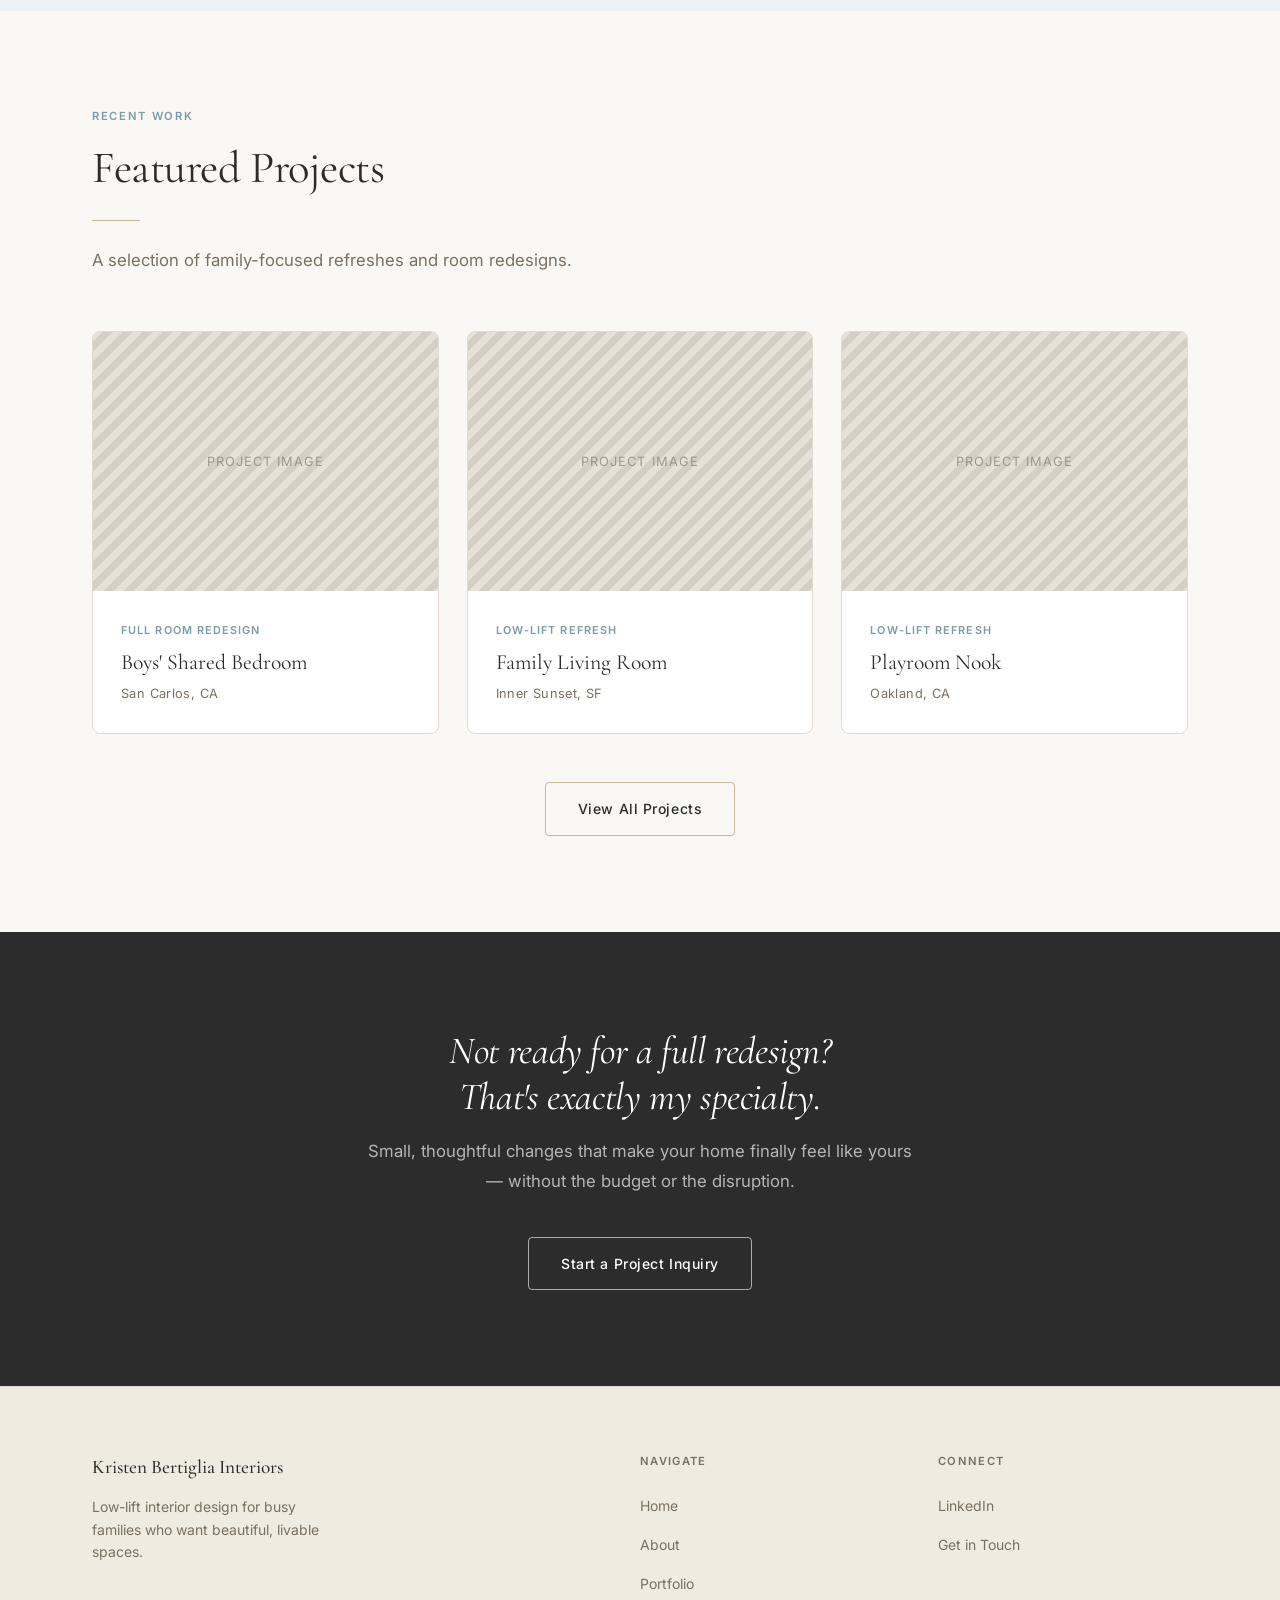
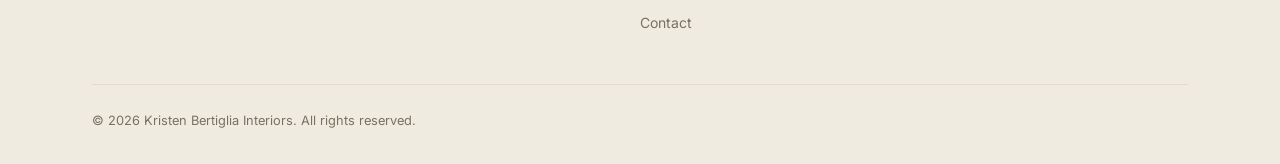
==== commit e6b25244: "Add Kristen's headshot to home hero and about page Co-Authored-By: Claude Sonnet 4.6 <noreply@anthro" ====
--- a/index.html
+++ b/index.html
@@ -35,13 +35,18 @@
     <!-- ─── Hero ──────────────────────────────────────────────────────────── -->
     <section class="hero">
       <div class="container">
-        <div class="hero-content">
-          <span class="hero-eyebrow">Interior Design · SF Bay Area</span>
-          <h1>Family-Friendly Interiors<br>That Still Feel Like <em>You</em></h1>
-          <p class="hero-sub">Low-lift design for busy families who want beautiful, livable spaces — without the full redesign commitment.</p>
-          <div class="hero-actions">
-            <a href="/portfolio/" class="btn btn-primary">View Portfolio</a>
-            <a href="/contact/" class="btn btn-secondary">Work With Me</a>
+        <div class="hero-split">
+          <div class="hero-content">
+            <span class="hero-eyebrow">Interior Design · SF Bay Area</span>
+            <h1>Family-Friendly Interiors<br>That Still Feel Like <em>You</em></h1>
+            <p class="hero-sub">Low-lift design for busy families who want beautiful, livable spaces — without the full redesign commitment.</p>
+            <div class="hero-actions">
+              <a href="/portfolio/" class="btn btn-primary">View Portfolio</a>
+              <a href="/contact/" class="btn btn-secondary">Work With Me</a>
+            </div>
+          </div>
+          <div class="hero-photo">
+            <img src="images/kristen.jpeg" alt="Kristen Bertiglia" style="width:100%; height:100%; object-fit:cover; object-position:center top; border-radius:4px; display:block;">
           </div>
         </div>
       </div>
--- a/css/styles.css
+++ b/css/styles.css
@@ -505,6 +505,22 @@
   pointer-events: none;
 }
 
+.hero-split {
+  display: grid;
+  grid-template-columns: 1fr 420px;
+  gap: 60px;
+  align-items: center;
+  position: relative;
+  z-index: 1;
+}
+
+.hero-photo {
+  height: 520px;
+  border-radius: 4px;
+  overflow: hidden;
+  box-shadow: 0 20px 60px rgba(0,0,0,0.1);
+}
+
 .hero-content {
   position: relative;
   z-index: 1;
@@ -1253,6 +1269,15 @@
     gap: 24px;
   }
 
+  .hero-split {
+    grid-template-columns: 1fr;
+  }
+
+  .hero-photo {
+    height: 360px;
+    order: -1;
+  }
+
   .hero h1 {
     font-size: clamp(2.2rem, 8vw, 3rem);
   }
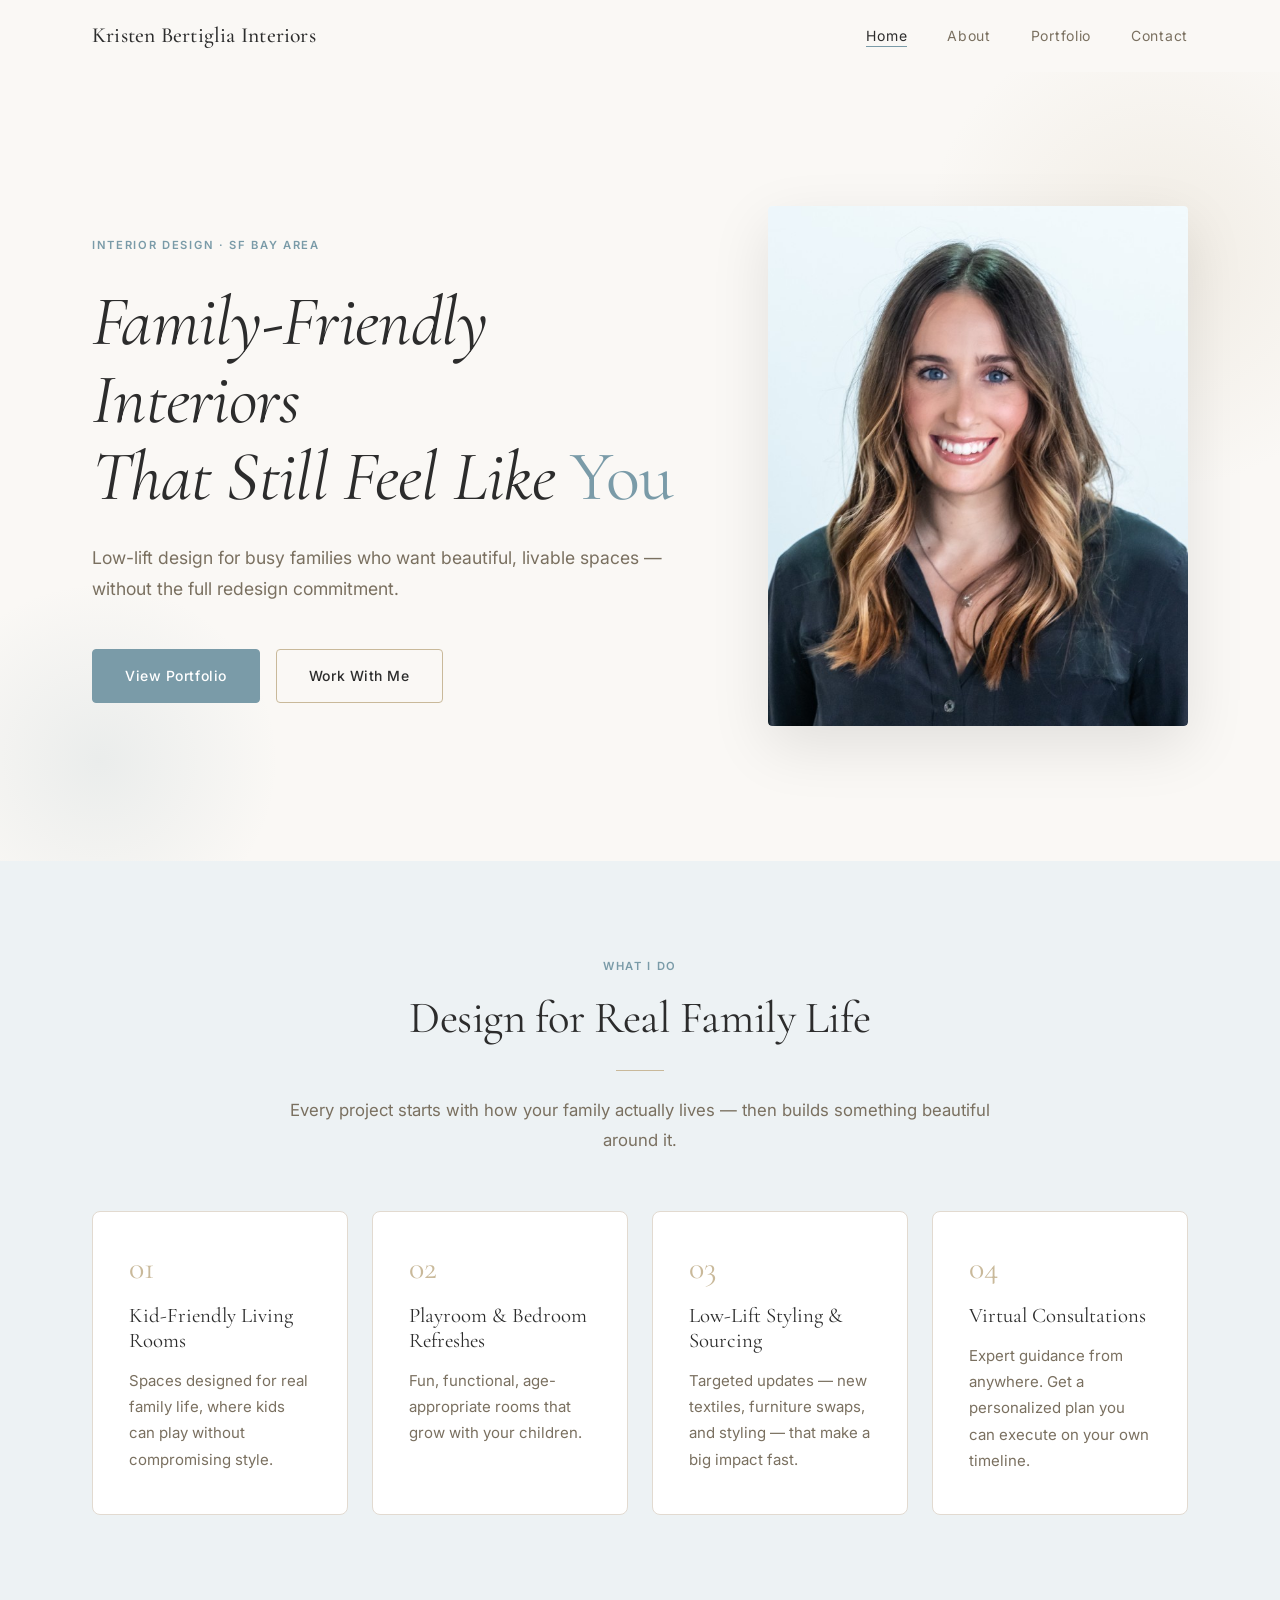
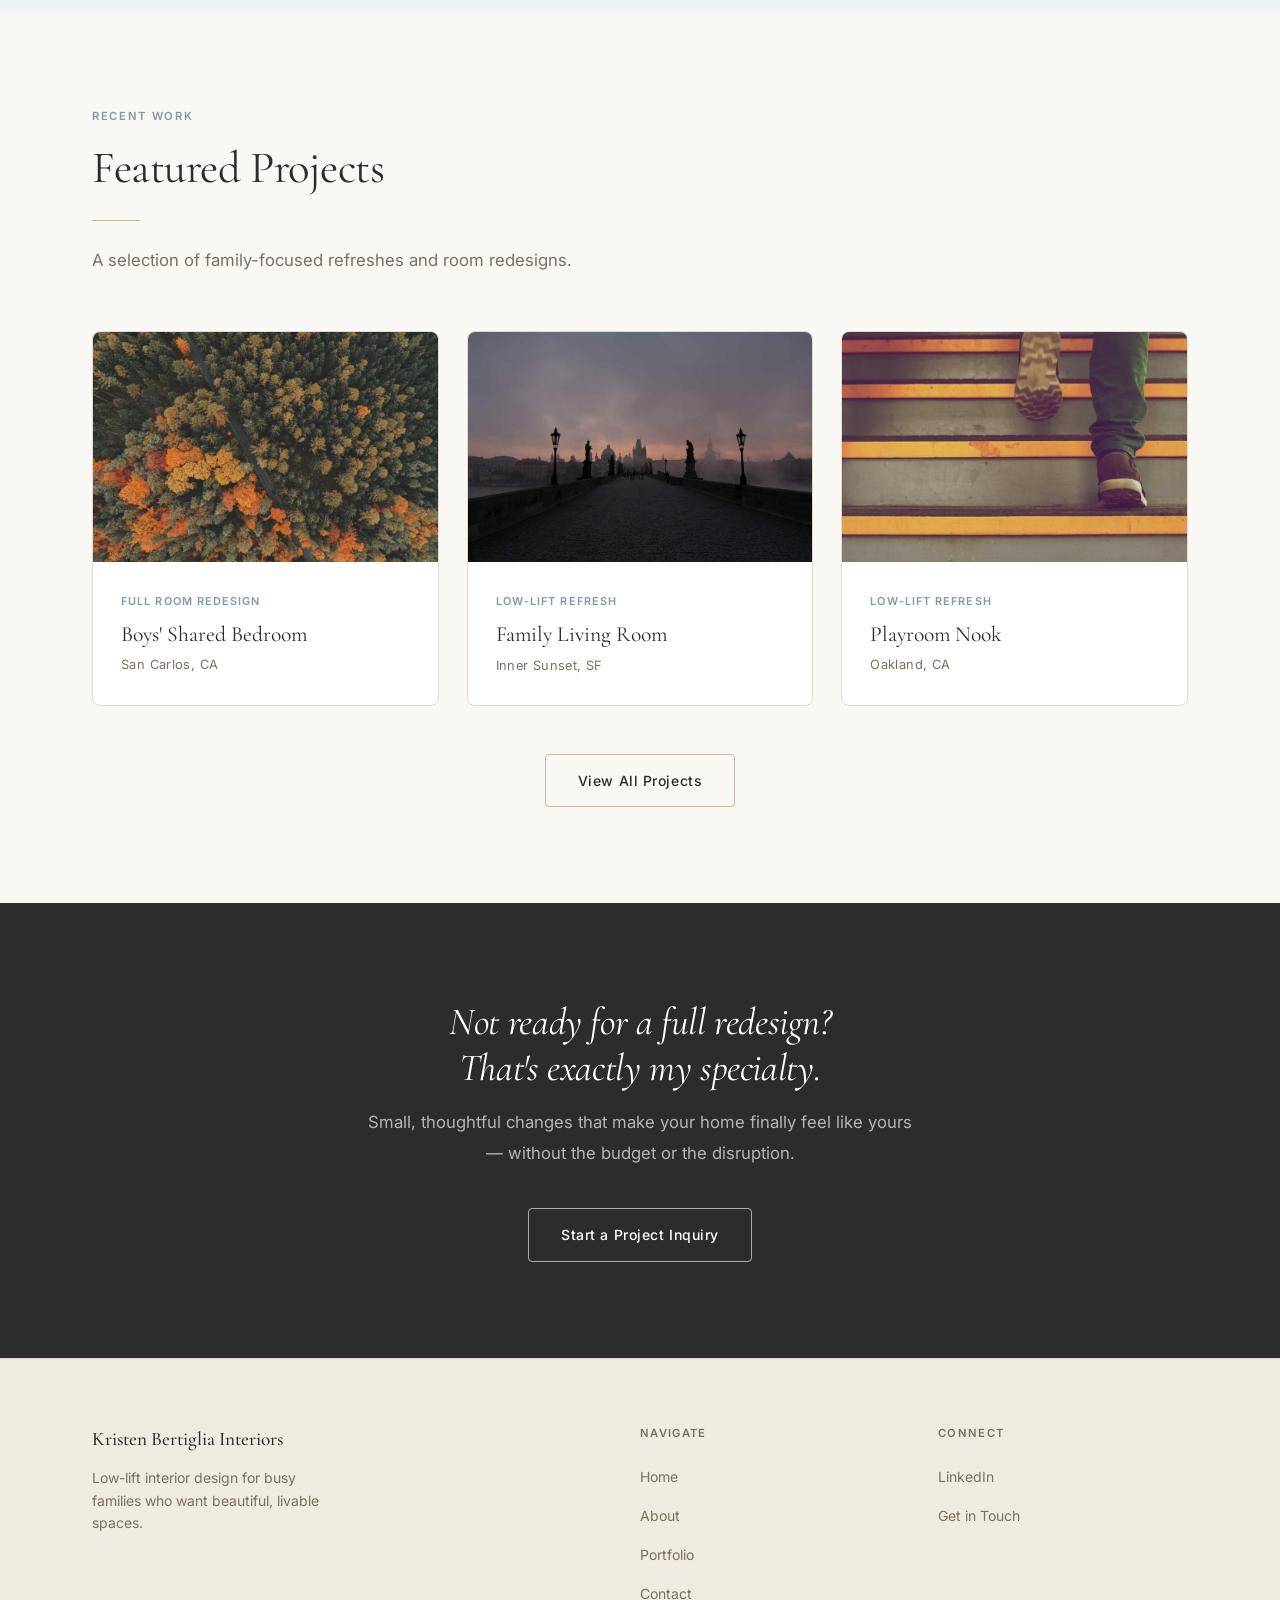
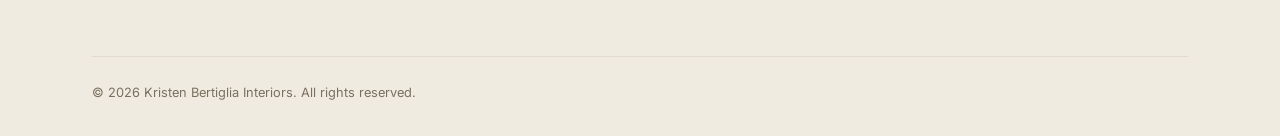
==== commit 7aa25468: "Add stock photos to all portfolio projects Co-Authored-By: Claude Sonnet 4.6 <noreply@anthropic.com>" ====
--- a/index.html
+++ b/index.html
@@ -164,7 +164,7 @@
         card.href = '/portfolio/project/?slug=' + project.slug;
         card.innerHTML = `
           <div class="project-card-img">
-            <div class="img-placeholder img-placeholder--4x3" data-label="Project Image"></div>
+            <img src="${project.images[0]}" alt="${project.title}" loading="lazy" style="width:100%; height:100%; object-fit:cover; display:block;">
           </div>
           <div class="project-card-body">
             <span class="project-card-tag">${project.type}</span>
